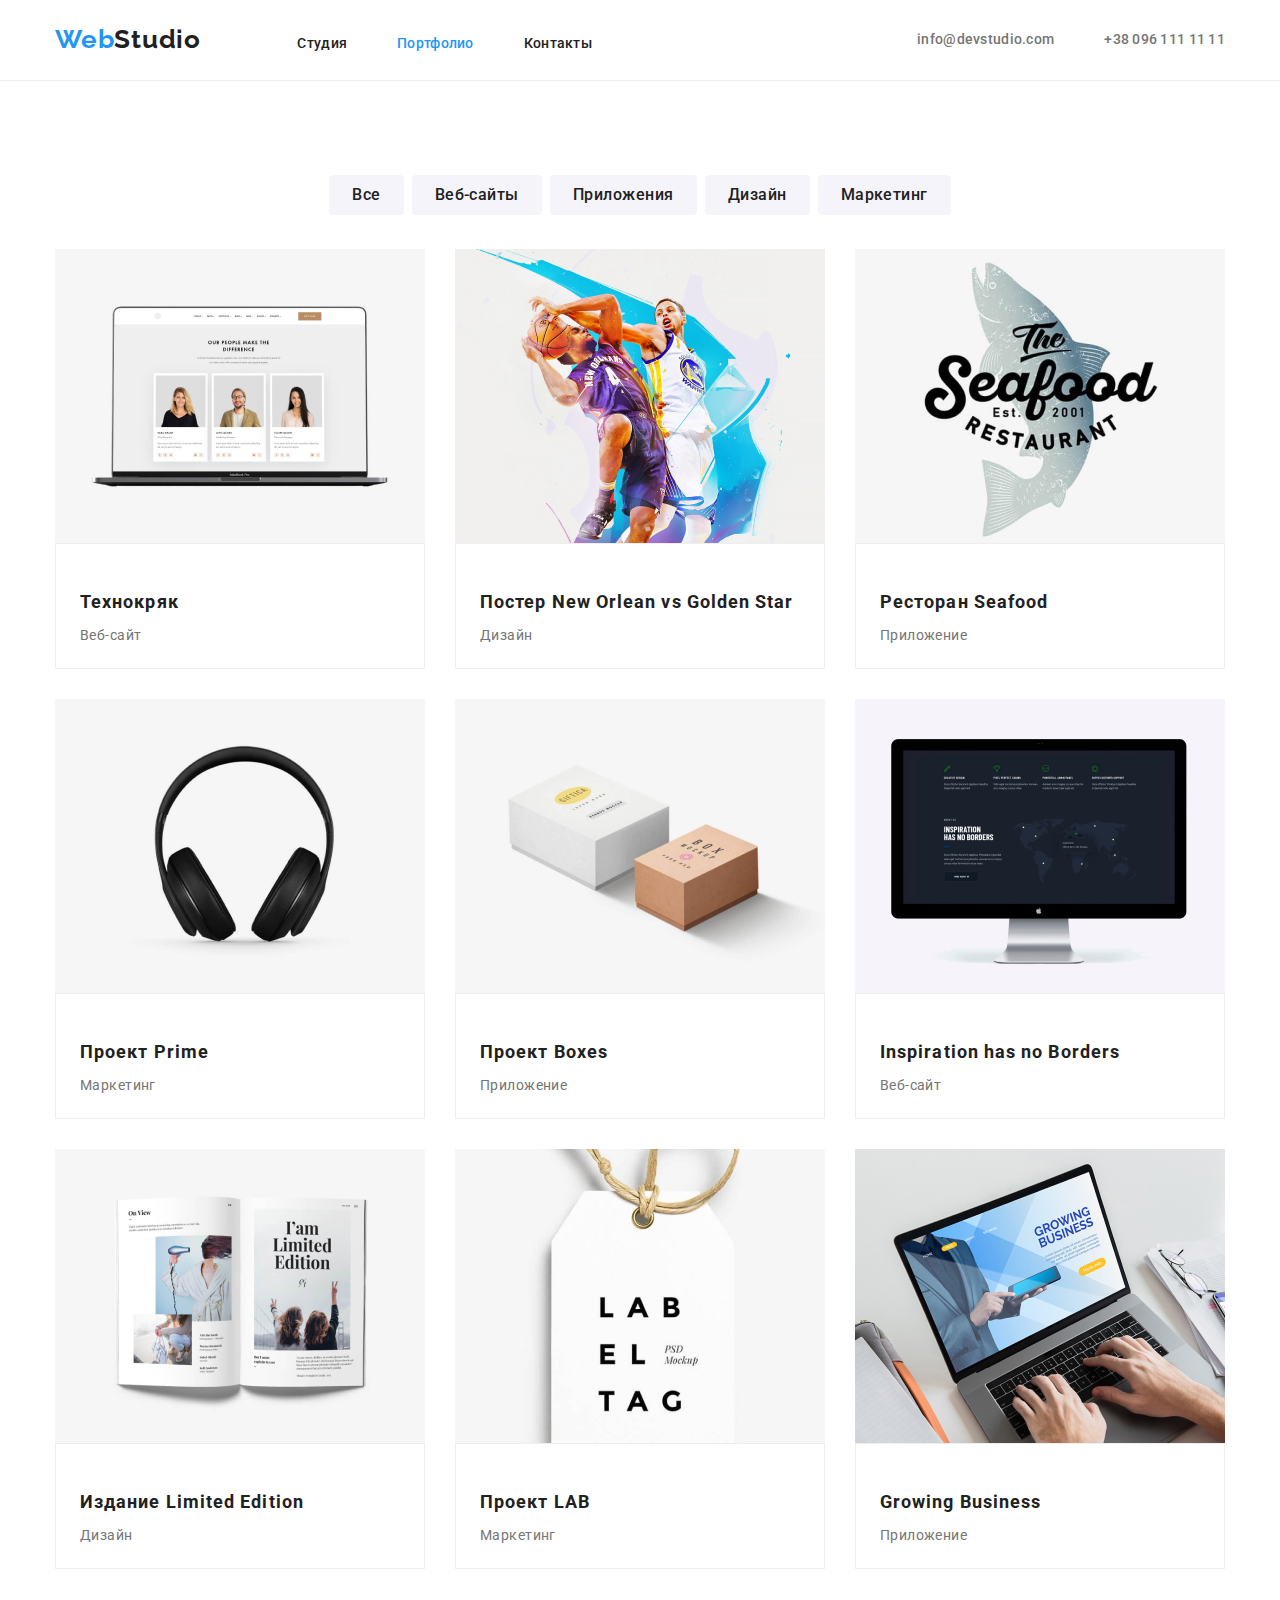
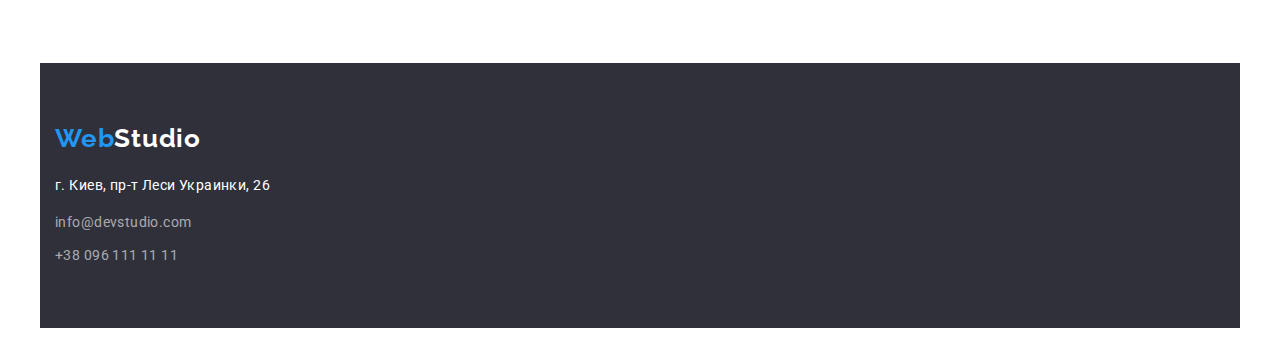
==== portfolio.html @ e6b6f86a "hw-03" ====
<!DOCTYPE html>
<html lang="ru">

<head>
    <meta charset="UTF-8">
    <meta http-equiv="X-UA-Compatible" content="IE=edge">
    <meta name="viewport" content="width=device-width, initial-scale=1.0">
    <title>Portfolio</title>
    <style> a {text-decoration: none;}
    </style>
    <link rel="preconnect" href="https://fonts.gstatic.com">
    <link href="https://fonts.googleapis.com/css2?family=Roboto:wght@400;500;700;900&display=swap" rel="stylesheet">
    <link rel="preconnect" href="https://fonts.gstatic.com">
    <link href="https://fonts.googleapis.com/css2?family=Raleway:wght@700&display=swap" rel="stylesheet">
    <link rel="stylesheet" href="https://cdnjs.cloudflare.com/ajax/libs/modern-normalize/0.2.0/modern-normalize.min.css">
    <link rel="stylesheet" href="./css/styles.css" />
</head>

<body>
    

        <header class="title">
            <div class="container main-nav">
                <nav class="nav">
                    <a href="" class="logo"> <span class="logo-title">Web</span>Studio</a>
        
                    <ul class="site-nav list">
                        <li class="item"> <a href="index.html" class="link ">Студия</a></li>
                        <li class="item"> <a href="portfolio.html" class="link current ">Портфолио</a></li>
                        <li class="item"> <a href="" class="link">Контакты</a></li>
                    </ul>
                </nav>
                <ul class="auth-nav list">
                    <li class="item"> <a class="link" href="mailto:info@devstudio.com">info@devstudio.com</a> </li>
                    <li class="item"> <a class="link" href="tel:+380961111111">+38 096 111 11 11</a></li>
                </ul>
            </div>
        </header>
        <main>
            <section class="main-section container">
        
                <ul class="filters">
                    <li  class="list"> <button type="button" class="button link">Все</button></li>
                    <li  class="list"> <button type="button" class="button link">Веб-сайты</button></li>
                    <li  class="list"> <button type="button" class="button link">Приложения</button></li>
                    <li  class="list"> <button type="button" class="button link">Дизайн</button></li>
                    <li  class="list"> <button type="button" class="button link">Маркетинг</button></li>
                
                
                </ul>
                <h1 class="visually-hidden">Работы</h1>
            
                <ul class="menu">
                    <li class="menu-item list">
                        <a class="foto"  href=""> <img src="./image/portfolio/img-1.jpg" alt="Робочий стол" width="370"></a>
                        <div class="note">
                            <h2>Технокряк</h2>
                            <p>Веб-сайт</p>
                               
                        </div>
                    </li>

                    <li class="menu-item list"> 
                        <a href=""> <img src="./image/portfolio/img-2.jpg" alt="2 человек играют баскетбол" width="370"> </a>
                        <div class="note">
                            <h2>Постер New Orlean vs Golden Star</h2>
                            <p>Дизайн</p>
                                
                        </div>
                    </li>

                    <li  class="menu-item list"> 
                        <a href=""> <img src="./image/portfolio/img-3.jpg" alt="2 человек играют баскетбол" width="370"> </a>
                        <div class="note">
                            <h2>Ресторан Seafood</h2>
                            <p>Приложение</p>
                             
                        </div>
                    </li>

                    <li  class="menu-item list" >
                        <a href=""> <img src="./image/portfolio/img-4.jpg" alt="2 человек играют баскетбол" width="370"> </a>
                        <div class="note">
                            <h2>Проект Prime</h2>
                            <p>Маркетинг</p>

                        </div>
                    </li>

                    <li  class="menu-item list"> 
                        <a href=""> <img src="./image/portfolio/img-5.jpg" alt="2 человек играют баскетбол" width="370"> </a>
                        <div class="note">
                            <h2>Проект Boxes</h2>
                            <p>Приложение</p>
                             
                        </div>
                    </li>

                    <li  class="menu-item list">
                        <a href=""> <img src="./image/portfolio/img-6.jpg" alt="2 человек играют баскетбол" width="370"> </a>
                        <div class="note">
                            <h2>Inspiration has no Borders</h2>
                            <p>Веб-сайт</p>
                               
                         </div>
                    </li>

                    <li  class="menu-item list"> 
                        <a href=""> <img src="./image/portfolio/img-7.jpg" alt="2 человек играют баскетбол" width="370"> </a>
                        <div class="note">
                            <h2>Издание Limited Edition</h2>
                            <p>Дизайн</p>
                               
                        </div>
                    </li>

                    <li  class="menu-item list"> 
                        <a href=""> <img src="./image/portfolio/img-8.jpg" alt="2 человек играют баскетбол" width="370"> </a>
                        <div class="note">
                            <h2>Проект LAB</h2>
                            <p>Маркетинг</p>
                               
                        </div>
                    </li>

                    <li  class="menu-item list"> 
                        <a href=""> <img src="./image/portfolio/img-9.jpg" alt="2 человек играют баскетбол" width="370"> </a>
                        <div class="note">
                            <h2>Growing Business</h2>
                            <p>Приложение</p>
                                
                        </div>
                    </li>
                </ul>
            </section>
        </main>
        <footer class="footer-section container">
            <a href="" class="logo"> <span class="logo-title">Web</span><span class="logo-item">Studio</span></a>
            <address class="address-text">
                г. Киев, пр-т Леси Украинки, 26
                <ul class="auth-list">
                    <li class="mail list"> <a class="auth-item" href="mailto:info@devstudio.com">info@devstudio.com</a></li>
                    <li class="tel list"> <a class="auth-item" href="tel:+380961111111">+38 096 111 11 11</a></li>
                </ul>
            </address>
        </footer>


</body>

</html>
---- css/styles.css ----
:root {
  --primary-text-color: #757575;
  --title-text-color: #212121;
  --additional-text-color: #ffffff;
  --accent-color: #2196f3;
  --primary-bg-color: #fff;
  --main-font-family: "Roboto", sans-serif;
}
html {
  box-sizing: border-box;
}
*,
*::after,
*::before {
  box-sizing: inherit;
}
h1,
h2,
h3,
h4,
h5,
h6,
p {
  margin: 0;
  padding: 0;
}
.list {
  padding: 0;
  margin: 0;
  list-style: none;
}
.link {
  text-decoration: none;
  color: inherit;
}

img {
  display: block;
  max-width: 100%;
  height: auto;
}

body {
  margin: 0;
  font-family: var(--main-font-family);
  background-color: var(--primary-bg-color);
  color: var(--primary-text-color);
  font-size: 14px;
  line-height: 1.71;
  letter-spacing: 0.03em;
}
.container {
  width: 1200px;
  padding-left: 15px;
  padding-right: 15px;
  margin-left: auto;
  margin-right: auto;
}

.title {
  background-color: var(--additional-text-color);
  border-bottom: 1px solid #ececec;
}
.main-nav {
  display: flex;
  align-items: center;
  margin-bottom: 0;
}

.nav .logo {
  display: inline-flex;
  padding-top: 24px;
  padding-bottom: 25px;
  font-family: "Raleway", sans-serif;
  font-weight: 700;
  font-size: 26px;
  line-height: 1.19;
  letter-spacing: 0.03em;
  color: var(--title-text-color);
}
.logo-title {
  color: var(--accent-color);
}
/*Site-nav*/

.site-nav {
  display: inline-flex;
  margin-left: 93px;
}

.site-nav .item + .item {
  margin-left: 50px;
}
.site-nav .link {
  font-weight: 500;
  font-size: 14px;
  line-height: 1.14;
  letter-spacing: 0.02em;
  color: var(--title-text-color);
}

.site-nav .link:hover,
.site-nav .link:focus {
  color: var(--accent-color);
}

.site-nav .link-porfolio:hover,
.site-nav .link-porfolio:focus,
.site-nav .link-porfolio:visited {
  color: var(--accent-color);
}

.auth-nav {
  display: inline-flex;
  margin-left: auto;
  font-family: var(--main-font-family);
  font-weight: 500;
  font-size: 14px;
  line-height: 1.14;
  letter-spacing: 0.02em;
  color: #757575;
}

.auth-nav .item + .item {
  margin-left: 50px;
}
.auth-nav .link:hover,
.auth-nav .link:focus {
  color: var(--accent-color);
}
.item .link {
  display: block;
}

/* Hero section*/
.section {
  padding-top: 200px;
  padding-bottom: 200px;
}

.hero {
  background-color: #2f303a;
  text-align: center;
}
.hero-title {
  color: var(--additional-text-color);
  font-family: var(--main-font-family);
  text-align: center;
  font-weight: 900;
  font-size: 44px;
  line-height: 1.36;
  letter-spacing: 0.06em;
  text-transform: uppercase;
  margin-bottom: 30px;
  max-width: 696px;
  margin: 0 auto;
  margin-bottom: 30px;
}
.hero-button {
  font-family: inherit;
  display: inline-block;
  border: 1px solid transparent;
  border-radius: 4px;
  min-width: 200px;
  min-height: 50px;
  font-weight: 700;
  font-size: 16px;
  line-height: 1.87;
  letter-spacing: 0.06em;
  background-color: var(--accent-color);
  color: var(--additional-text-color);
  cursor: pointer;
}

/*Benefit section*/

.visually-hidden {
  position: absolute !important;
  clip: rect(1px 1px 1px 1px);
  clip: rect(1px, 1px, 1px, 1px);
  padding: 0 !important;
  border: 0 !important;
  height: 1px !important;
  width: 1px !important;
  overflow: hidden;
}
.benefits-list {
  display: flex;
  justify-content: space-between;
  min-width: 270px;
  margin-bottom: 94px;
  margin: 0;
  padding: 0;
}
.benefits-list .list {
  font-family: var(--main-font-family);
  font-size: 14px;
  line-height: 1.71;
  letter-spacing: 0.03em;
  color: var(--primary-text-color);
}
.benefits-list > .list:not(:last-child) {
  margin-right: 30px;
}

.benefits-title {
  margin-bottom: 10px;
  font-family: var(--main-font-family);
  font-weight: 700;
  font-size: 14px;
  line-height: 1.14;
  letter-spacing: 0.03em;
  text-transform: uppercase;
  color: var(--title-text-color);
}
/* what we are doing*/
.container.section {
  padding-top: 94px;
}
.work-item {
  display: flex;
  justify-content: space-between;
  margin: 0;
  padding: 0;
}
.work-item .list:not(:last-child) {
  margin-right: 30px;
}

h2 {
  font-weight: 700;
  font-size: 36px;
  line-height: 1.16;
  text-align: center;
  letter-spacing: 0.03em;
  color: var(--title-text-color);
  padding: 0 0 50px 0;
}

/*Our teammembers*/

.teammembers.section {
  background-color: #f5f4fa;
  text-align: center;
}
.teammembers {
  padding-top: 94px;
  padding-bottom: 94px;
  margin-bottom: 0;
}
.teammembers h2 {
  margin-bottom: 50px;
  padding: 94px 0 0 0;
}

.members.list {
  display: flex;
  justify-content: space-between;
}

h3 {
  font-weight: 500;
  font-size: 16px;
  line-height: 1.18;
  text-align: center;
  letter-spacing: 0.03em;
  color: var(--title-text-color);
}

.list-item {
  background-color: var(--additional-text-color);
  border-radius: 0px 0px 4px 4px;
}
.list-item:not(:last-child) {
  margin-right: 30px;
}
.list-item p {
  max-width: 270px;
  font-size: 16px;
  line-height: 1.18;
  text-align: center;
}

.description {
  display: block;
}
.description h3 {
  padding-top: 30px;
  padding-bottom: 10px;
}
.description p {
  padding-bottom: 30px;
}

/*Footer*/

.footer-section {
  display: block;

  background: #2f303a;
}
.footer-section > .logo {
  display: inline-flex;
  padding-top: 60px;
  margin-bottom: 20px;
  font-family: "Raleway", sans-serif;
  font-weight: 700;
  font-size: 26px;
  line-height: 1.19;
  letter-spacing: 0.03em;
  color: var(--title-text-color);
}
.footer-section .logo-item {
  color: var(--additional-text-color);
}

.address-text {
  font-weight: 400;
  font-style: normal;
  font-size: 14px;
  line-height: 1.71;
  letter-spacing: 0.03em;
  color: var(--additional-text-color);
}
.auth-list {
  display: block;
  text-align: left;
  padding: 0 0 60px 0;
}
.auth-item {
  color: rgba(255, 255, 255, 0.6);
}
.mail.list {
  margin-bottom: 9px;
}

/*Portfolio*/

.site-nav .current {
  color: var(--accent-color);
}

.main-section {
  background-color: var(--primary-bg-color);
  margin-bottom: 94px;
}

.button {
  border: 1px solid transparent;
  border-radius: 4px;
  padding: 6px 22px;
  background-color: #f5f4fa;
  font-family: var(--main-font-family);
  font-weight: 500;
  font-size: 16px;
  line-height: 1.62;
  letter-spacing: 0.03em;
  color: var(--title-text-color);
}
.filters {
  display: flex;
  justify-content: center;
  margin: 0 0 34px 0;
  padding: 94px 0 0 0;
}
.filters > .list {
  padding: 0;
}
.filters > .list:not(:last-child) {
  padding-right: 8px;
}

.filters .link:hover,
.filters .link:focus {
  color: var(--additional-text-color);
  background-color: var(--accent-color);
  cursor: pointer;
}

h1 {
  font-weight: 700;
  font-size: 36px;
  line-height: 1.16;
  text-align: center;
  letter-spacing: 0.03em;
  color: var(--title-text-color);
}

.menu {
  display: flex;
  flex-wrap: wrap;
  margin-left: -30px;
  margin-top: -30px;
  padding: 0;
}
.menu-item {
  flex-basis: calc((100% - 90px) / 3);
  margin-left: 30px;
  margin-top: 30px;
}
.note {
  border: 1px solid #eeeeee;
  padding: 20px 24px;
}
.note h2 {
  text-align: left;
  font-weight: 700;
  font-size: 18px;
  line-height: 2;
  letter-spacing: 0.06em;
  color: var(--title-text-color);
  padding-top: 20px;
  padding-bottom: 0;
  margin-bottom: 4px;
}

.foto {
  margin: 0;
}
.menu > .note > p {
  font-size: 16px;
  line-height: 1.87;
  letter-spacing: 0.03em;
  color: var(--primary-bg-color);
  padding-bottom: 20px;
}
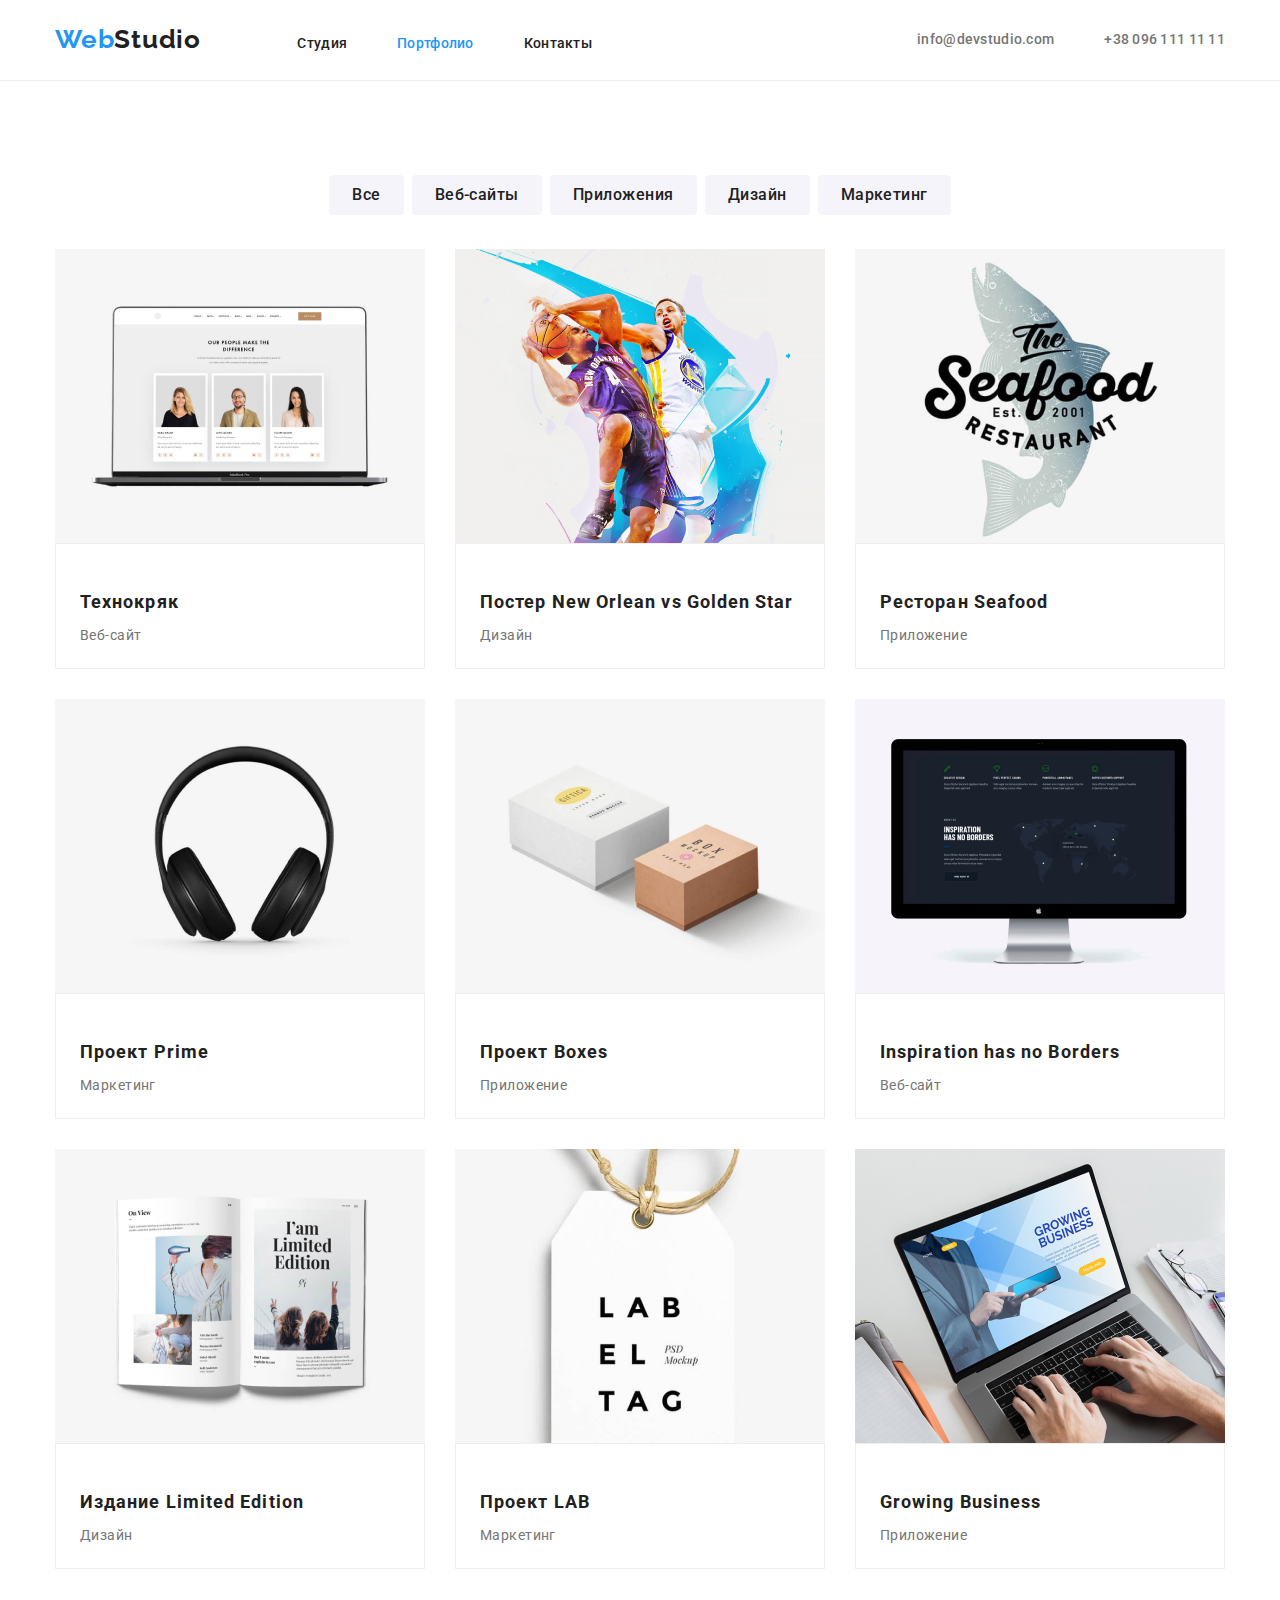
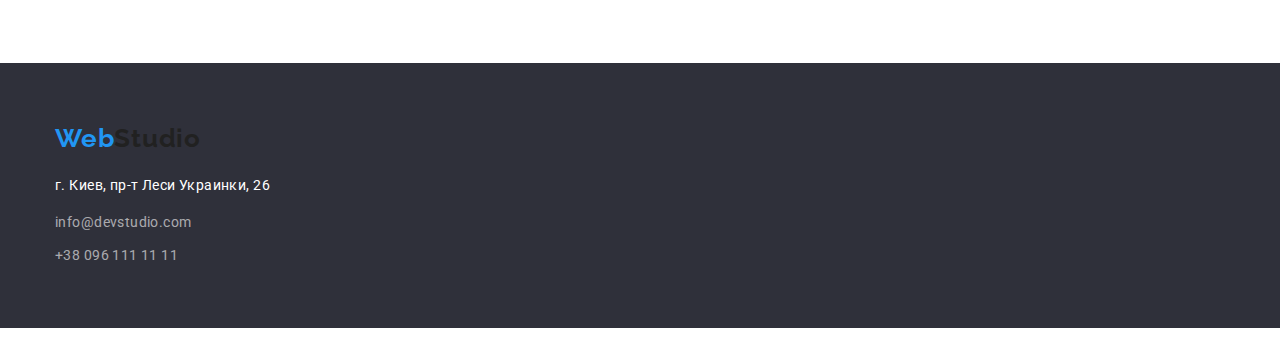
==== commit d58c6787: "виправлення помилки" ====
--- a/portfolio.html
+++ b/portfolio.html
@@ -134,15 +134,18 @@
                 </ul>
             </section>
         </main>
-        <footer class="footer-section container">
-            <a href="" class="logo"> <span class="logo-title">Web</span><span class="logo-item">Studio</span></a>
-            <address class="address-text">
-                г. Киев, пр-т Леси Украинки, 26
-                <ul class="auth-list">
-                    <li class="mail list"> <a class="auth-item" href="mailto:info@devstudio.com">info@devstudio.com</a></li>
-                    <li class="tel list"> <a class="auth-item" href="tel:+380961111111">+38 096 111 11 11</a></li>
-                </ul>
-            </address>
+        
+        <footer class="footer-section">
+            <div class="container">
+                <a href="" class="logo"> <span class="logo-title">Web</span><span class="logo-item">Studio</span></a>
+                <address class="address-text">
+                    г. Киев, пр-т Леси Украинки, 26
+                    <ul class="auth-list">
+                        <li class="mail list"> <a class="auth-item" href="mailto:info@devstudio.com">info@devstudio.com</a></li>
+                        <li class="tel list"> <a class="auth-item" href="tel:+380961111111">+38 096 111 11 11</a></li>
+                    </ul>
+                </address>
+            </div>
         </footer>
 
 
--- a/css/styles.css
+++ b/css/styles.css
@@ -242,6 +242,7 @@
 .teammembers.section {
   background-color: #f5f4fa;
   text-align: center;
+  padding-top: 0;
 }
 .teammembers {
   padding-top: 94px;
@@ -295,11 +296,11 @@
 /*Footer*/
 
 .footer-section {
-  display: block;
-
-  background: #2f303a;
-}
-.footer-section > .logo {
+  padding-top: 0;
+  background-color: #2f303a;
+  margin: 0;
+}
+.container > .logo {
   display: inline-flex;
   padding-top: 60px;
   margin-bottom: 20px;
@@ -310,7 +311,7 @@
   letter-spacing: 0.03em;
   color: var(--title-text-color);
 }
-.footer-section .logo-item {
+.container.logo-item {
   color: var(--additional-text-color);
 }
 
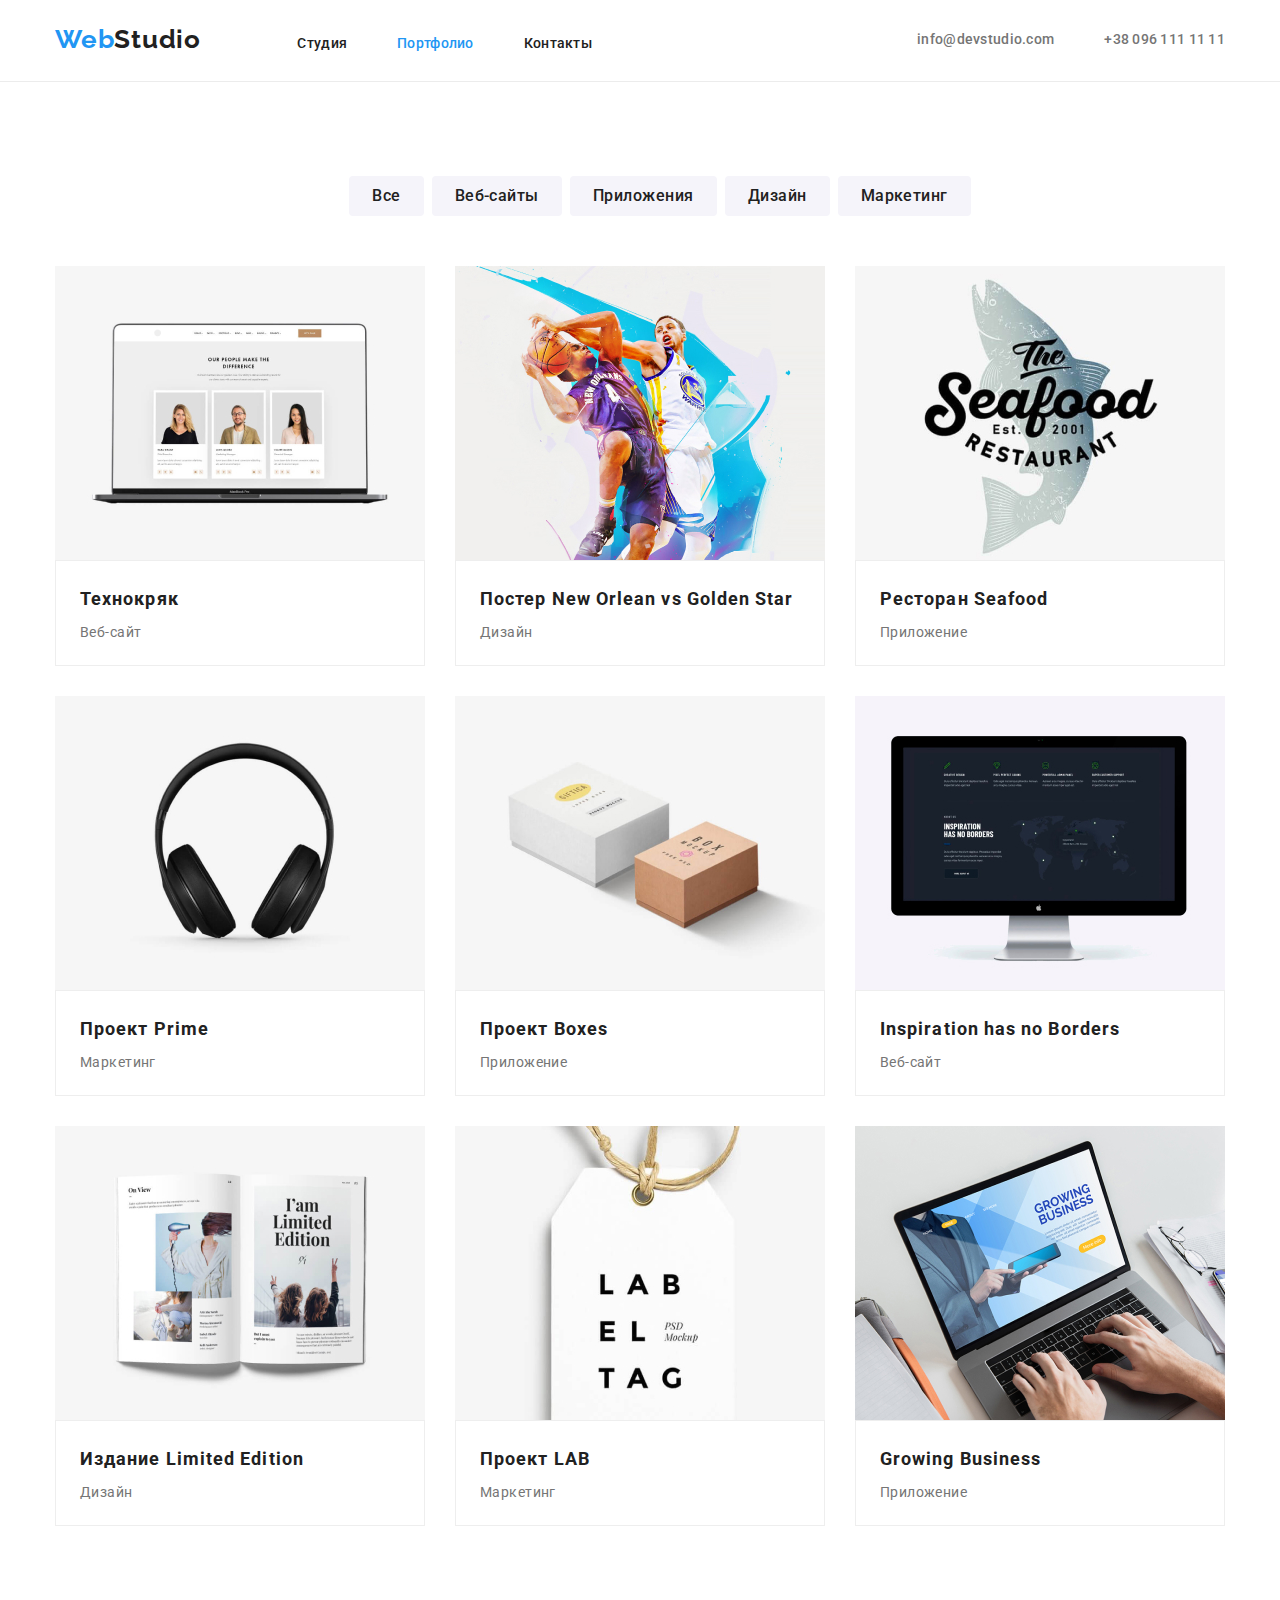
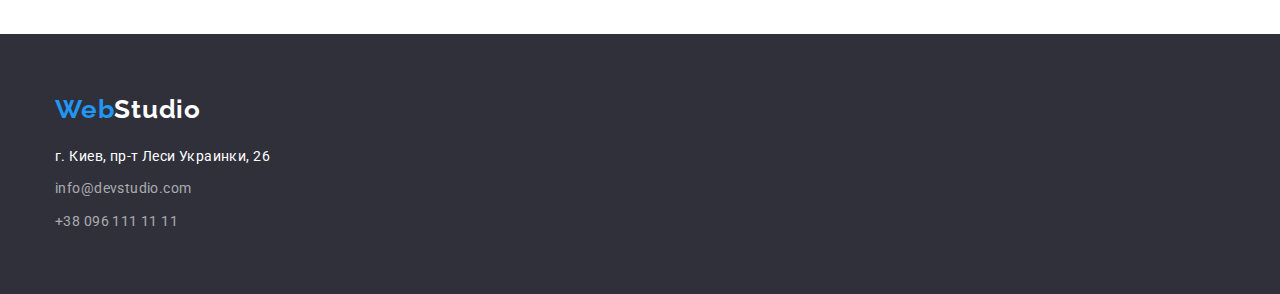
==== commit be692d17: "поправка до 3 роботи" ====
--- a/portfolio.html
+++ b/portfolio.html
@@ -19,7 +19,7 @@
 <body>
     
 
-        <header class="title">
+        <header class="header-section">
             <div class="container main-nav">
                 <nav class="nav">
                     <a href="" class="logo"> <span class="logo-title">Web</span>Studio</a>
@@ -37,105 +37,106 @@
             </div>
         </header>
         <main>
-            <section class="main-section container">
-        
-                <ul class="filters">
-                    <li  class="list"> <button type="button" class="button link">Все</button></li>
-                    <li  class="list"> <button type="button" class="button link">Веб-сайты</button></li>
-                    <li  class="list"> <button type="button" class="button link">Приложения</button></li>
-                    <li  class="list"> <button type="button" class="button link">Дизайн</button></li>
-                    <li  class="list"> <button type="button" class="button link">Маркетинг</button></li>
-                
-                
-                </ul>
-                <h1 class="visually-hidden">Работы</h1>
-            
-                <ul class="menu">
-                    <li class="menu-item list">
-                        <a class="foto"  href=""> <img src="./image/portfolio/img-1.jpg" alt="Робочий стол" width="370"></a>
-                        <div class="note">
-                            <h2>Технокряк</h2>
-                            <p>Веб-сайт</p>
-                               
-                        </div>
-                    </li>
-
-                    <li class="menu-item list"> 
-                        <a href=""> <img src="./image/portfolio/img-2.jpg" alt="2 человек играют баскетбол" width="370"> </a>
-                        <div class="note">
-                            <h2>Постер New Orlean vs Golden Star</h2>
-                            <p>Дизайн</p>
-                                
-                        </div>
-                    </li>
-
-                    <li  class="menu-item list"> 
-                        <a href=""> <img src="./image/portfolio/img-3.jpg" alt="2 человек играют баскетбол" width="370"> </a>
-                        <div class="note">
-                            <h2>Ресторан Seafood</h2>
-                            <p>Приложение</p>
-                             
-                        </div>
-                    </li>
-
-                    <li  class="menu-item list" >
-                        <a href=""> <img src="./image/portfolio/img-4.jpg" alt="2 человек играют баскетбол" width="370"> </a>
-                        <div class="note">
-                            <h2>Проект Prime</h2>
-                            <p>Маркетинг</p>
-
-                        </div>
-                    </li>
-
-                    <li  class="menu-item list"> 
-                        <a href=""> <img src="./image/portfolio/img-5.jpg" alt="2 человек играют баскетбол" width="370"> </a>
-                        <div class="note">
-                            <h2>Проект Boxes</h2>
-                            <p>Приложение</p>
-                             
-                        </div>
-                    </li>
-
-                    <li  class="menu-item list">
-                        <a href=""> <img src="./image/portfolio/img-6.jpg" alt="2 человек играют баскетбол" width="370"> </a>
-                        <div class="note">
-                            <h2>Inspiration has no Borders</h2>
-                            <p>Веб-сайт</p>
-                               
-                         </div>
-                    </li>
-
-                    <li  class="menu-item list"> 
-                        <a href=""> <img src="./image/portfolio/img-7.jpg" alt="2 человек играют баскетбол" width="370"> </a>
-                        <div class="note">
-                            <h2>Издание Limited Edition</h2>
-                            <p>Дизайн</p>
-                               
-                        </div>
-                    </li>
-
-                    <li  class="menu-item list"> 
-                        <a href=""> <img src="./image/portfolio/img-8.jpg" alt="2 человек играют баскетбол" width="370"> </a>
-                        <div class="note">
-                            <h2>Проект LAB</h2>
-                            <p>Маркетинг</p>
-                               
-                        </div>
-                    </li>
-
-                    <li  class="menu-item list"> 
-                        <a href=""> <img src="./image/portfolio/img-9.jpg" alt="2 человек играют баскетбол" width="370"> </a>
-                        <div class="note">
-                            <h2>Growing Business</h2>
-                            <p>Приложение</p>
-                                
-                        </div>
-                    </li>
-                </ul>
+            <section class="main-section ">
+                <div class="container" >
+                    <ul class="filters">
+                        <li class="list"> <button type="button" class="button link">Все</button></li>
+                        <li class="list"> <button type="button" class="button link">Веб-сайты</button></li>
+                        <li class="list"> <button type="button" class="button link">Приложения</button></li>
+                        <li class="list"> <button type="button" class="button link">Дизайн</button></li>
+                        <li class="list"> <button type="button" class="button link">Маркетинг</button></li>
+                    
+                    
+                    </ul>
+                    <h1 class="visually-hidden">Работы</h1>
+                    
+                    <ul class="menu">
+                        <li class="menu-item list">
+                            <a class="foto" href=""> <img src="./image/portfolio/img-1.jpg" alt="Робочий стол" width="370"></a>
+                            <div class="note">
+                                <h2>Технокряк</h2>
+                                <p>Веб-сайт</p>
+                    
+                            </div>
+                        </li>
+                    
+                        <li class="menu-item list">
+                            <a href=""> <img src="./image/portfolio/img-2.jpg" alt="2 человек играют баскетбол" width="370"> </a>
+                            <div class="note">
+                                <h2>Постер New Orlean vs Golden Star</h2>
+                                <p>Дизайн</p>
+                    
+                            </div>
+                        </li>
+                    
+                        <li class="menu-item list">
+                            <a href=""> <img src="./image/portfolio/img-3.jpg" alt="2 человек играют баскетбол" width="370"> </a>
+                            <div class="note">
+                                <h2>Ресторан Seafood</h2>
+                                <p>Приложение</p>
+                    
+                            </div>
+                        </li>
+                    
+                        <li class="menu-item list">
+                            <a href=""> <img src="./image/portfolio/img-4.jpg" alt="2 человек играют баскетбол" width="370"> </a>
+                            <div class="note">
+                                <h2>Проект Prime</h2>
+                                <p>Маркетинг</p>
+                    
+                            </div>
+                        </li>
+                    
+                        <li class="menu-item list">
+                            <a href=""> <img src="./image/portfolio/img-5.jpg" alt="2 человек играют баскетбол" width="370"> </a>
+                            <div class="note">
+                                <h2>Проект Boxes</h2>
+                                <p>Приложение</p>
+                    
+                            </div>
+                        </li>
+                    
+                        <li class="menu-item list">
+                            <a href=""> <img src="./image/portfolio/img-6.jpg" alt="2 человек играют баскетбол" width="370"> </a>
+                            <div class="note">
+                                <h2>Inspiration has no Borders</h2>
+                                <p>Веб-сайт</p>
+                    
+                            </div>
+                        </li>
+                    
+                        <li class="menu-item list">
+                            <a href=""> <img src="./image/portfolio/img-7.jpg" alt="2 человек играют баскетбол" width="370"> </a>
+                            <div class="note">
+                                <h2>Издание Limited Edition</h2>
+                                <p>Дизайн</p>
+                    
+                            </div>
+                        </li>
+                    
+                        <li class="menu-item list">
+                            <a href=""> <img src="./image/portfolio/img-8.jpg" alt="2 человек играют баскетбол" width="370"> </a>
+                            <div class="note">
+                                <h2>Проект LAB</h2>
+                                <p>Маркетинг</p>
+                    
+                            </div>
+                        </li>
+                    
+                        <li class="menu-item list">
+                            <a href=""> <img src="./image/portfolio/img-9.jpg" alt="2 человек играют баскетбол" width="370"> </a>
+                            <div class="note">
+                                <h2>Growing Business</h2>
+                                <p>Приложение</p>
+                    
+                            </div>
+                        </li>
+                    </ul>
+                </div>
             </section>
         </main>
         
-        <footer class="footer-section">
+        <footer class="footer section">
             <div class="container">
                 <a href="" class="logo"> <span class="logo-title">Web</span><span class="logo-item">Studio</span></a>
                 <address class="address-text">
@@ -148,7 +149,6 @@
             </div>
         </footer>
 
-
 </body>
 
 </html>--- a/css/styles.css
+++ b/css/styles.css
@@ -57,9 +57,11 @@
   margin-right: auto;
 }
 
-.title {
+.header-section {
   background-color: var(--additional-text-color);
   border-bottom: 1px solid #ececec;
+  padding-top: 24px;
+  padding-bottom: 25px;
 }
 .main-nav {
   display: flex;
@@ -67,16 +69,16 @@
   margin-bottom: 0;
 }
 
-.nav .logo {
+.logo {
   display: inline-flex;
-  padding-top: 24px;
-  padding-bottom: 25px;
   font-family: "Raleway", sans-serif;
   font-weight: 700;
   font-size: 26px;
   line-height: 1.19;
   letter-spacing: 0.03em;
   color: var(--title-text-color);
+  /* padding-top: 24px;
+  padding-bottom: 25px; */
 }
 .logo-title {
   color: var(--accent-color);
@@ -87,7 +89,10 @@
   display: inline-flex;
   margin-left: 93px;
 }
-
+/* .site-nav .item {
+  /* padding-top: 24px; */
+/* padding-bottom: 25px;
+} */
 .site-nav .item + .item {
   margin-left: 50px;
 }
@@ -133,7 +138,7 @@
 }
 
 /* Hero section*/
-.section {
+.hero.section {
   padding-top: 200px;
   padding-bottom: 200px;
 }
@@ -174,6 +179,10 @@
 
 /*Benefit section*/
 
+.benefits.section {
+  padding-top: 94px;
+  padding-bottom: 94px;
+}
 .visually-hidden {
   position: absolute !important;
   clip: rect(1px 1px 1px 1px);
@@ -214,8 +223,9 @@
   color: var(--title-text-color);
 }
 /* what we are doing*/
-.container.section {
-  padding-top: 94px;
+.work.section {
+  padding-top: 0;
+  padding-bottom: 94px;
 }
 .work-item {
   display: flex;
@@ -227,7 +237,7 @@
   margin-right: 30px;
 }
 
-h2 {
+.title {
   font-weight: 700;
   font-size: 36px;
   line-height: 1.16;
@@ -242,16 +252,12 @@
 .teammembers.section {
   background-color: #f5f4fa;
   text-align: center;
-  padding-top: 0;
-}
-.teammembers {
-  padding-top: 94px;
-  padding-bottom: 94px;
+  padding: 94px 0;
   margin-bottom: 0;
 }
-.teammembers h2 {
+
+.teammembers-title {
   margin-bottom: 50px;
-  padding: 94px 0 0 0;
 }
 
 .members.list {
@@ -259,7 +265,7 @@
   justify-content: space-between;
 }
 
-h3 {
+.description h3 {
   font-weight: 500;
   font-size: 16px;
   line-height: 1.18;
@@ -295,23 +301,21 @@
 
 /*Footer*/
 
-.footer-section {
-  padding-top: 0;
+.footer.section {
+  padding: 60px 0;
   background-color: #2f303a;
   margin: 0;
 }
 .container > .logo {
   display: inline-flex;
-  padding-top: 60px;
   margin-bottom: 20px;
   font-family: "Raleway", sans-serif;
   font-weight: 700;
   font-size: 26px;
   line-height: 1.19;
   letter-spacing: 0.03em;
-  color: var(--title-text-color);
-}
-.container.logo-item {
+}
+.logo-item {
   color: var(--additional-text-color);
 }
 
@@ -322,11 +326,13 @@
   line-height: 1.71;
   letter-spacing: 0.03em;
   color: var(--additional-text-color);
+  margin: 0;
 }
 .auth-list {
   display: block;
   text-align: left;
-  padding: 0 0 60px 0;
+  margin: 9px 0 0;
+  padding: 0;
 }
 .auth-item {
   color: rgba(255, 255, 255, 0.6);
@@ -343,7 +349,7 @@
 
 .main-section {
   background-color: var(--primary-bg-color);
-  margin-bottom: 94px;
+  padding: 94px 0;
 }
 
 .button {
@@ -361,8 +367,7 @@
 .filters {
   display: flex;
   justify-content: center;
-  margin: 0 0 34px 0;
-  padding: 94px 0 0 0;
+  margin: 0 0 50px 0;
 }
 .filters > .list {
   padding: 0;
@@ -410,7 +415,6 @@
   line-height: 2;
   letter-spacing: 0.06em;
   color: var(--title-text-color);
-  padding-top: 20px;
   padding-bottom: 0;
   margin-bottom: 4px;
 }
